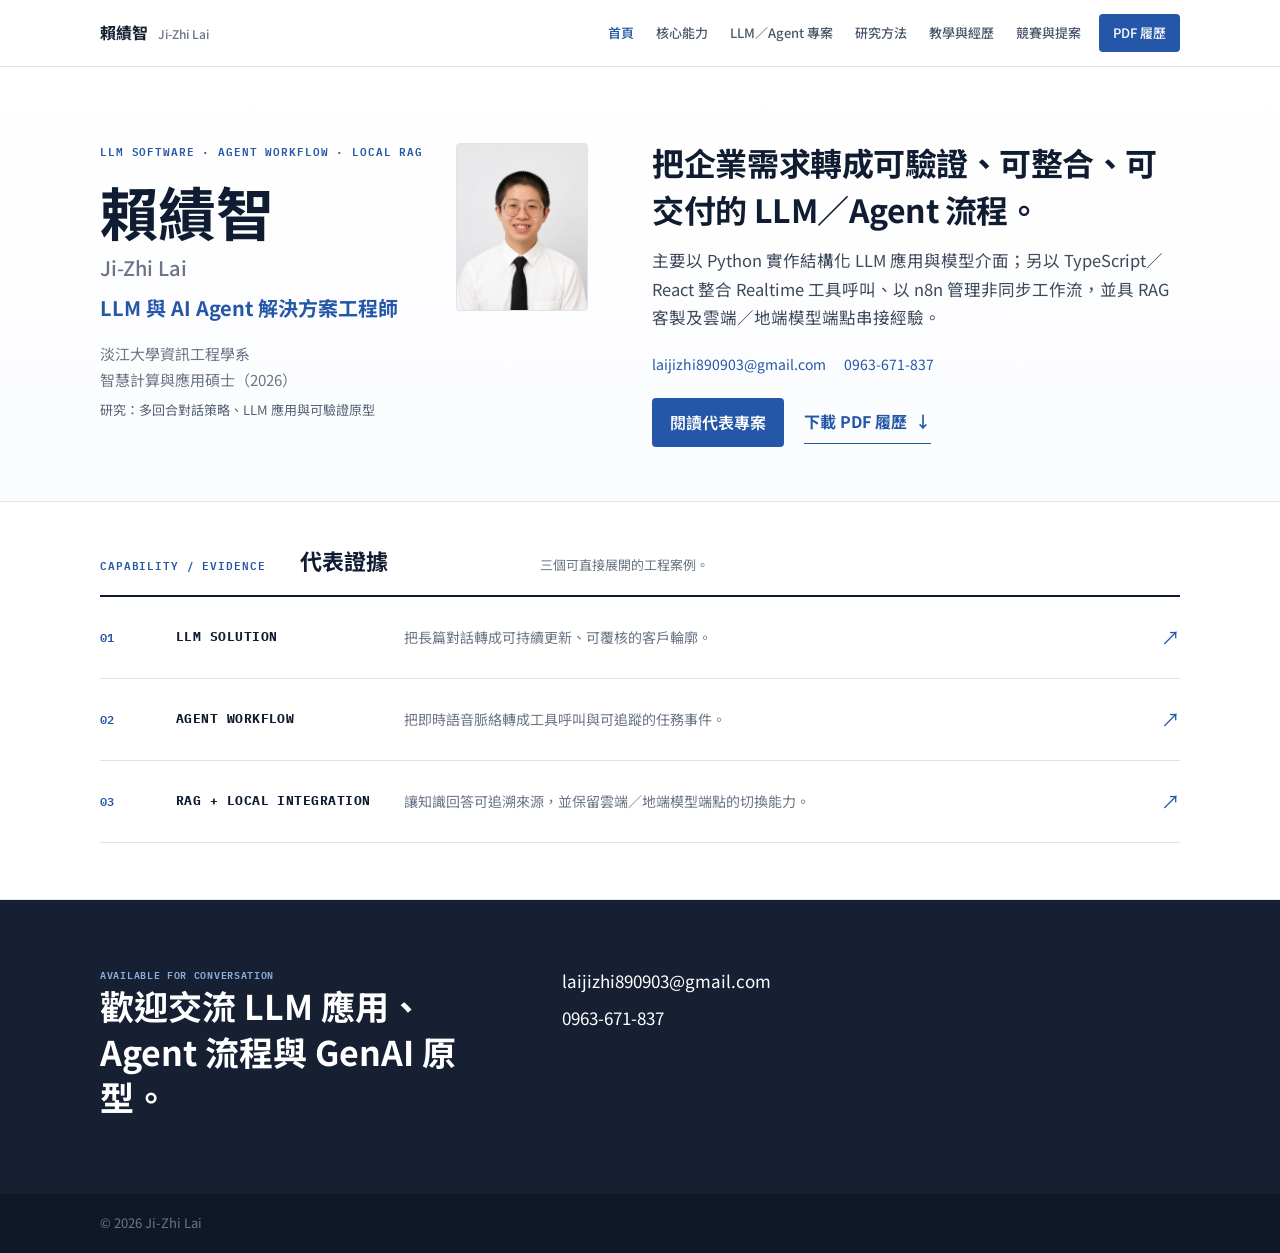
==== asus-rd22116/index.html @ 5a3a7626 "Add ASUS RD22116 tailored portfolio" ====
<!doctype html>
<html lang="zh-Hant-TW">
<head>
  <meta charset="utf-8">
  <meta name="viewport" content="width=device-width, initial-scale=1">
  <meta name="description" content="賴績智的 LLM 軟體解決方案、AI Agent 工具流程、GenAI 原型與 RAG 客製化作品集。">
  <meta name="theme-color" content="#ffffff">
  <link rel="icon" href="favicon.svg" type="image/svg+xml">
  <title>賴績智 Ji-Zhi Lai｜LLM 與 AI Agent 解決方案工程師</title>
  <link rel="preconnect" href="https://fonts.googleapis.com">
  <link rel="preconnect" href="https://fonts.gstatic.com" crossorigin>
  <link href="https://fonts.googleapis.com/css2?family=IBM+Plex+Mono:wght@500;600&family=Noto+Sans+TC:wght@400;500;600;700&display=swap" rel="stylesheet">
  <link rel="stylesheet" href="styles.css">
  <script src="script.js" defer></script>
</head>
<body id="top" data-page="home">
  <a class="skip-link" href="#main">跳至主要內容</a>
  <header class="site-header">
    <div class="container header-inner">
      <a class="brand" href="index.html">賴績智 <span>Ji-Zhi Lai</span></a>
      <button class="menu-toggle" type="button" aria-expanded="false" aria-controls="site-nav" aria-label="開啟導覽"><span></span><span></span><span></span></button>
      <nav id="site-nav" class="site-nav" aria-label="履歷分類">
        <a href="index.html" data-page="home" aria-current="page">首頁</a>
        <a href="skills.html" data-page="skills">核心能力</a>
        <a href="projects.html" data-page="projects">LLM／Agent 專案</a>
        <a href="thesis.html" data-page="thesis">研究方法</a>
        <a href="experience.html" data-page="experience">教學與經歷</a>
        <a href="competitions.html" data-page="competitions">競賽與提案</a>
        <a class="pdf-link" href="賴績智_履歷_LLM_AI_Agent.pdf" download>PDF 履歷</a>
      </nav>
    </div>
  </header>

  <main id="main">
    <section id="about" class="hero">
      <div class="container hero-grid">
        <div class="identity">
          <div class="identity-copy">
            <p class="eyebrow">LLM SOFTWARE · AGENT WORKFLOW · LOCAL RAG</p>
            <h1>賴績智 <span>Ji-Zhi Lai</span></h1>
            <p class="job-title">LLM 與 AI Agent 解決方案工程師</p>
            <p class="degree">淡江大學資訊工程學系<br>智慧計算與應用碩士（2026）<br><span>研究：多回合對話策略、LLM 應用與可驗證原型</span></p>
          </div>
          <img class="profile-photo" src="assets/profile-photo.png" alt="賴績智個人照" width="132" height="168">
        </div>

        <div class="hero-copy">
          <p class="value-statement">把企業需求轉成可驗證、可整合、可交付的 LLM／Agent 流程。</p>
          <p>主要以 Python 實作結構化 LLM 應用與模型介面；另以 TypeScript／React 整合 Realtime 工具呼叫、以 n8n 管理非同步工作流，並具 RAG 客製及雲端／地端模型端點串接經驗。</p>
          <div class="contact-list">
            <a href="mailto:laijizhi890903@gmail.com">laijizhi890903@gmail.com</a>
            <a href="tel:+886963671837">0963-671-837</a>
          </div>
          <div class="hero-actions">
            <a class="primary-button" href="projects.html">閱讀代表專案</a>
            <a class="text-button" href="賴績智_履歷_LLM_AI_Agent.pdf" download>下載 PDF 履歷 <span aria-hidden="true">↓</span></a>
          </div>
        </div>
      </div>
    </section>

    <section class="evidence-section" aria-labelledby="evidence-title">
      <div class="container">
        <div class="evidence-heading">
          <p>CAPABILITY / EVIDENCE</p>
          <h2 id="evidence-title">代表證據</h2>
          <span>三個可直接展開的工程案例。</span>
        </div>
        <div class="evidence-index">
          <a href="projects.html#persona" class="evidence-row">
            <span class="evidence-number">01</span>
            <strong>LLM SOLUTION</strong>
            <p>把長篇對話轉成可持續更新、可覆核的客戶輪廓。</p>
            <span class="evidence-arrow" aria-hidden="true">↗</span>
          </a>
          <a href="projects.html#meeting-agent" class="evidence-row">
            <span class="evidence-number">02</span>
            <strong>AGENT WORKFLOW</strong>
            <p>把即時語音脈絡轉成工具呼叫與可追蹤的任務事件。</p>
            <span class="evidence-arrow" aria-hidden="true">↗</span>
          </a>
          <a href="projects.html#lightrag" class="evidence-row">
            <span class="evidence-number">03</span>
            <strong>RAG + LOCAL INTEGRATION</strong>
            <p>讓知識回答可追溯來源，並保留雲端／地端模型端點的切換能力。</p>
            <span class="evidence-arrow" aria-hidden="true">↗</span>
          </a>
        </div>
      </div>
    </section>

    <section id="contact" class="section contact-section">
      <div class="container contact-grid">
        <div><p class="contact-kicker">AVAILABLE FOR CONVERSATION</p><h2>歡迎交流 LLM 應用、Agent 流程與 GenAI 原型。</h2></div>
        <div><a href="mailto:laijizhi890903@gmail.com">laijizhi890903@gmail.com</a><a href="tel:+886963671837">0963-671-837</a></div>
      </div>
    </section>
  </main>
  <footer class="site-footer"><div class="container">© 2026 Ji-Zhi Lai</div></footer>
</body>
</html>
---- asus-rd22116/styles.css ----
:root {
  --white: #fff;
  --soft: #f6f8fb;
  --text: #172033;
  --body: #3d495b;
  --muted: #6b7585;
  --blue: #2457a7;
  --blue-soft: #edf3fb;
  --line: #dfe4eb;
  --ink: #0f1c31;
  --mono: "IBM Plex Mono", "Cascadia Mono", Consolas, monospace;
  --container: 1080px;
  --header: 66px;
  --media-height: 240px;
}

* { box-sizing: border-box; }
html { scroll-behavior: smooth; scroll-padding-top: calc(var(--header) + 20px); }
body { margin: 0; color: var(--body); background: var(--white); font-family: "Noto Sans TC", "Microsoft JhengHei", sans-serif; font-size: 16px; line-height: 1.72; }
a { color: inherit; text-decoration: none; }
h1, h2, h3, h4, p, ul { margin-top: 0; }
h1, h2, h3, h4, strong { color: var(--ink); }
h1, h2, h3, h4 { line-height: 1.35; }
:focus-visible { outline: 3px solid var(--blue); outline-offset: 3px; }
.container { width: min(calc(100% - 40px), var(--container)); margin-inline: auto; }
.skip-link { position: fixed; top: 8px; left: 8px; z-index: 1000; transform: translateY(-150%); padding: 8px 12px; color: var(--white); background: var(--text); }
.skip-link:focus { transform: translateY(0); }

.site-header { position: sticky; top: 0; z-index: 100; border-bottom: 1px solid var(--line); background: rgba(255,255,255,.97); }
.header-inner { min-height: var(--header); display: flex; align-items: center; justify-content: space-between; gap: 24px; }
.brand { color: var(--text); font-weight: 700; white-space: nowrap; }
.brand span { margin-left: 6px; color: var(--muted); font-size: 12px; font-weight: 500; }
.site-nav { display: flex; align-items: center; gap: 2px; }
.site-nav a { padding: 8px 10px; color: #4c596c; font-size: 13px; font-weight: 500; }
.site-nav a:hover, .site-nav a[aria-current="page"] { color: var(--blue); }
.site-nav .pdf-link { margin-left: 6px; border-radius: 4px; padding-inline: 14px; color: var(--white); background: var(--blue); }
.menu-toggle { display: none; width: 42px; height: 42px; border: 1px solid var(--line); border-radius: 4px; background: var(--white); }
.menu-toggle span { width: 20px; height: 2px; display: block; margin: 4px auto; background: var(--text); }

.hero { padding: 76px 0 0; border-bottom: 1px solid var(--line); background: linear-gradient(180deg, #fff 0%, #fbfcfe 100%); }
.hero-grid { display: grid; grid-template-columns: 1fr 1.08fr; gap: 64px; align-items: start; padding-bottom: 54px; }
.identity { display: grid; grid-template-columns: minmax(0, 1fr) 132px; gap: 22px; align-items: start; }
.profile-photo { width: 132px; height: 168px; display: block; border: 1px solid var(--line); border-radius: 4px; object-fit: cover; object-position: center 24%; background: var(--soft); }
h1 { margin-bottom: 10px; font-size: clamp(38px, 6vw, 58px); }
h1 span { display: block; margin-top: 4px; color: var(--muted); font-size: 20px; font-weight: 500; }
.job-title { margin-bottom: 16px; color: var(--blue); font-size: 20px; font-weight: 700; }
.degree { margin: 0; color: var(--muted); font-size: 15px; }
.degree span { display: inline-block; margin-top: 7px; color: #536176; font-size: 13px; line-height: 1.6; }
.hero-copy > p { margin-bottom: 14px; font-size: 16.5px; }
.contact-list { display: flex; flex-wrap: wrap; gap: 6px 18px; margin: 20px 0; font-size: 14px; }
.contact-list a { color: var(--blue); }
.primary-button { display: inline-block; border-radius: 4px; padding: 11px 18px; color: var(--white); background: var(--blue); font-weight: 600; }
.page-hero { padding: 38px 0 24px; border-bottom: 1px solid var(--line); background: var(--soft); }
.page-hero p { margin-bottom: 4px; color: var(--blue); font-size: 13px; font-weight: 700; letter-spacing: .05em; }
.page-hero h1 { margin-bottom: 10px; font-size: clamp(32px, 5vw, 44px); }
.page-hero div > div { max-width: 760px; color: var(--muted); font-size: 15px; }
.home-directory { border-bottom: 1px solid var(--line); }
.page-link-grid { display: grid; grid-template-columns: repeat(5, 1fr); border-top: 1px solid var(--line); border-left: 1px solid var(--line); }
.page-link-grid a { min-width: 0; min-height: 178px; padding: 20px 18px; border-right: 1px solid var(--line); border-bottom: 1px solid var(--line); background: var(--white); transition: background-color .2s ease, transform .2s ease; }
.page-link-grid a:hover { background: var(--blue-soft); transform: translateY(-2px); }
.page-link-grid span { color: var(--blue); font-size: 12px; font-weight: 700; }
.page-link-grid h3 { margin: 9px 0 7px; font-size: 18px; }
.page-link-grid p { margin: 0; color: var(--muted); font-size: 13px; line-height: 1.6; }
.page-end { padding: 24px 0 30px; border-top: 1px solid var(--line); background: var(--soft); }
.back-to-top { min-height: 44px; width: fit-content; display: inline-flex; align-items: center; gap: 9px; border-bottom: 1px solid var(--blue); color: var(--blue); font-weight: 700; }
.back-to-top span { font-size: 18px; }
.section { padding: 66px 0; }
.section-muted { background: var(--soft); }
.section-title { display: grid; grid-template-columns: 42px 1fr; align-items: baseline; margin-bottom: 20px; padding-bottom: 12px; border-bottom: 2px solid var(--text); }
.section-title p { margin: 0; color: var(--blue); font-size: 13px; font-weight: 700; }
.section-title h2 { margin: 0; font-size: 27px; }

.skill-grid { display: grid; grid-template-columns: repeat(2, 1fr); border-top: 1px solid var(--line); border-left: 1px solid var(--line); }
.skill-grid article { padding: 20px 22px; border-right: 1px solid var(--line); border-bottom: 1px solid var(--line); }
.skill-grid h3 { margin-bottom: 6px; font-size: 17px; }
.skill-grid p { margin: 0; color: var(--muted); font-size: 14px; }
.tool-note { margin: 14px 0 0; font-size: 14px; }

.project-card { margin-bottom: 22px; border: 1px solid var(--line); background: var(--white); }
.project-card:last-child { margin-bottom: 0; }
.project-card header { display: flex; align-items: flex-start; justify-content: space-between; gap: 20px; padding: 24px 26px 0; }
.project-card header p, .kicker { margin-bottom: 3px; color: var(--blue); font-size: 12px; font-weight: 700; letter-spacing: .04em; }
.project-card h3 { margin-bottom: 0; font-size: 22px; }
.project-lead { margin: 12px 26px; }
.flow { margin: 0 26px 18px; padding: 10px 13px; border-left: 3px solid var(--blue); background: var(--blue-soft); font-size: 14px; }
.project-grid { display: grid; grid-template-columns: repeat(2, 1fr); border-top: 1px solid var(--line); }
.project-grid > div { padding: 15px 18px; border-right: 1px solid var(--line); border-bottom: 1px solid var(--line); }
.project-grid > div:nth-child(2n) { border-right: 0; }
.project-grid > .wide { grid-column: 1 / -1; border-right: 0; border-bottom: 0; }
.project-grid h4, .thesis-grid h4 { margin-bottom: 4px; color: var(--blue); font-size: 13px; }
.thesis-contributions { margin: 0; padding-left: 1.35em; }
.thesis-contributions li + li { margin-top: 7px; }
.project-grid p, .thesis-grid p { margin: 0; font-size: 14px; }
.graph-visual img { width: 100%; height: auto; max-height: 430px; object-fit: cover; }
.project-visual { margin: 0; padding: 20px 26px 24px; border-top: 1px solid var(--line); }
.project-visual img { width: min(100%, 760px); height: var(--media-height); display: block; margin-inline: auto; border: 1px solid var(--line); object-fit: contain; background: var(--white); }
.project-visual video { width: 100%; height: var(--media-height); display: block; margin-inline: auto; border: 1px solid var(--line); background: #0d1420; object-fit: contain; }
.project-visual figcaption { width: min(100%, 760px); margin: 7px auto 0; color: var(--muted); font-size: 12px; }
.project-media-grid { display: grid; gap: 18px; padding: 20px 26px 24px; border-top: 1px solid var(--line); background: #fbfcfe; }
.project-media-grid-two { grid-template-columns: minmax(180px, .58fr) minmax(0, 1fr); }
.project-media-grid .project-visual { padding: 0; border-top: 0; }
.project-media-grid .project-visual img,
.project-media-grid .project-visual video { width: 100%; height: var(--media-height); }
.project-media-grid .project-visual.portrait img { object-fit: contain; }
.project-media-grid figcaption { width: 100%; }

.thesis-card { border-left: 4px solid var(--blue); padding: 6px 0 4px 24px; }
.thesis-card h3 { margin-bottom: 4px; font-size: 24px; }
.english-title { margin-bottom: 18px; color: var(--muted); font-size: 13px; }
.thesis-grid { display: grid; grid-template-columns: repeat(2, 1fr); border-top: 1px solid var(--line); border-left: 1px solid var(--line); }
.thesis-grid > div { padding: 15px 17px; border-right: 1px solid var(--line); border-bottom: 1px solid var(--line); }
.thesis-figures { display: grid; grid-template-columns: repeat(2, 1fr); gap: 16px; margin-top: 18px; }
.thesis-figures figure { margin: 0; }
.thesis-figures img { width: 100%; height: var(--media-height); display: block; border: 1px solid var(--line); object-fit: contain; background: var(--white); }
.thesis-figures figcaption { margin-top: 7px; color: var(--muted); font-size: 12px; line-height: 1.55; }
.thesis-figures figcaption strong, .thesis-figures figcaption span { display: block; }
.thesis-figures figcaption strong { margin-bottom: 2px; color: var(--text); font-size: 13px; }

.compact-projects { display: grid; grid-template-columns: repeat(2, 1fr); gap: 18px; }
.compact-projects article { border: 1px solid var(--line); padding: 22px; background: var(--white); }
.compact-projects .full-width { grid-column: 1 / -1; }
.compact-projects h3 { margin-bottom: 10px; font-size: 20px; }
.compact-projects p { margin-bottom: 10px; font-size: 14px; }

.teaching-stories { display: grid; grid-template-columns: repeat(2, minmax(0, 1fr)); gap: 32px 24px; }
.teaching-story { min-width: 0; padding-top: 18px; border-top: 2px solid var(--blue); }
.teaching-story header { min-height: 118px; }
.teaching-story header span { color: var(--blue); font-size: 12px; font-weight: 700; }
.teaching-story h3 { margin: 4px 0 7px; font-size: 18px; }
.teaching-story header p { margin: 0; color: var(--muted); font-size: 14px; }
.photo-grid { display: grid; grid-template-columns: repeat(2, 1fr); gap: 10px; }
.photo-grid figure, .certificate-gallery figure { margin: 0; }
.photo-grid img { width: 100%; height: var(--media-height); display: block; border: 1px solid var(--line); object-fit: cover; background: var(--soft); }
.photo-grid figcaption, .certificate-gallery figcaption { margin-top: 6px; color: var(--muted); font-size: 12px; line-height: 1.5; }

.competition-groups { display: grid; grid-template-columns: 1.15fr .85fr; gap: 28px; }
.section-intro { max-width: 900px; margin: -6px 0 24px; color: var(--muted); }
.competition-groups h3 { margin-bottom: 10px; font-size: 17px; }
.competition-groups ul { margin: 0; padding: 0; list-style: none; border-top: 1px solid var(--line); }
.competition-groups li { padding: 13px 0; border-bottom: 1px solid var(--line); }
.competition-groups strong, .competition-groups span { display: block; }
.competition-groups strong { font-size: 14px; }
.competition-groups span { margin-top: 2px; color: var(--muted); font-size: 13px; }
.certificate-gallery { display: grid; grid-template-columns: repeat(4, 1fr); gap: 16px; margin-top: 28px; }
.certificate-gallery img { width: 100%; height: var(--media-height); display: block; border: 1px solid var(--line); object-fit: contain; background: var(--white); }

.contact-section { color: #dce6f4; background: var(--text); }
.contact-grid { display: grid; grid-template-columns: .8fr 1.2fr; gap: 50px; }
.contact-section h2 { margin-bottom: 8px; color: var(--white); }
.contact-section p { margin: 0; color: #aeb9ca; }
.contact-section a { display: block; width: fit-content; margin-bottom: 8px; color: var(--white); font-size: 17px; }
.site-footer { padding: 18px 0; color: var(--muted); background: #101827; font-size: 13px; }

/* Evidence-led portfolio layer */
.eyebrow,
.evidence-heading > p,
.contact-kicker,
.capability-grid article > span,
.tool-stack article > p,
.status-label,
.case-heading > span,
.console-top,
.conversation-snippet > p,
.persona-fields > p,
.rag-diagram { font-family: var(--mono); }

.eyebrow { margin-bottom: 12px; color: var(--blue); font-size: 11px; font-weight: 600; letter-spacing: .08em; line-height: 1.5; }
.value-statement { margin-top: -4px; color: var(--ink); font-size: clamp(24px, 3vw, 32px) !important; font-weight: 700; line-height: 1.46; letter-spacing: -.015em; }
.hero-actions { display: flex; flex-wrap: wrap; align-items: center; gap: 10px 20px; margin-top: 22px; }
.text-button { min-height: 44px; display: inline-flex; align-items: center; gap: 8px; border-bottom: 1px solid var(--blue); color: var(--blue); font-weight: 700; }

.evidence-section { padding: 44px 0 56px; border-bottom: 1px solid var(--line); background: var(--white); }
.evidence-heading { display: grid; grid-template-columns: 180px 220px 1fr; gap: 20px; align-items: baseline; margin-bottom: 18px; }
.evidence-heading > p { margin: 0; color: var(--blue); font-size: 11px; font-weight: 600; letter-spacing: .08em; }
.evidence-heading h2 { margin: 0; font-size: 22px; }
.evidence-heading > span { color: var(--muted); font-size: 13px; }
.evidence-index { border-top: 2px solid var(--ink); }
.evidence-row { display: grid; grid-template-columns: 58px 210px minmax(0, 1fr) 28px; gap: 18px; align-items: center; min-height: 82px; border-bottom: 1px solid var(--line); transition: background-color .2s ease, padding .2s ease; }
.evidence-row:hover { padding-inline: 10px; background: var(--blue-soft); }
.evidence-number { color: var(--blue); font-family: var(--mono); font-size: 12px; font-weight: 600; }
.evidence-row strong { font-family: var(--mono); font-size: 13px; letter-spacing: .035em; }
.evidence-row p { margin: 0; color: var(--muted); font-size: 14px; }
.evidence-arrow { color: var(--blue); font-size: 19px; text-align: right; }

.capability-grid article { min-height: 208px; padding: 25px 24px; }
.capability-grid article > span { display: block; margin-bottom: 18px; color: var(--blue); font-size: 11px; font-weight: 600; letter-spacing: .06em; }
.capability-grid h3 { font-size: 20px; }
.tool-stack { border-top: 1px solid var(--line); }
.tool-stack article { display: grid; grid-template-columns: 190px minmax(0, .9fr) minmax(260px, 1.1fr); gap: 24px; align-items: baseline; padding: 19px 0; border-bottom: 1px solid var(--line); }
.tool-stack article > p { margin: 0; color: var(--blue); font-size: 11px; font-weight: 600; letter-spacing: .05em; }
.tool-stack h3 { margin: 0; font-size: 17px; }
.tool-stack article > span { color: var(--muted); font-size: 13px; }

.featured-project { border-top: 3px solid var(--blue); }
.status-label { flex: 0 0 auto; border: 1px solid #b9cceb; border-radius: 3px; padding: 5px 8px; color: var(--blue); background: var(--blue-soft); font-size: 10px; font-weight: 600; letter-spacing: .055em; }
.synthetic-console { margin: 0; border-top: 1px solid var(--line); padding: 22px 26px 26px; background: #f4f7fb; }
.console-top { display: flex; justify-content: space-between; margin-bottom: 11px; color: var(--muted); font-size: 10px; letter-spacing: .05em; }
.console-top span:last-child { color: #1a7750; }
.console-body { display: grid; grid-template-columns: minmax(0, 1fr) 34px minmax(0, 1.15fr); gap: 16px; align-items: stretch; }
.conversation-snippet,
.persona-fields { border: 1px solid var(--line); padding: 17px; background: var(--white); }
.conversation-snippet > p,
.persona-fields > p { margin-bottom: 12px; color: var(--blue); font-size: 10px; letter-spacing: .04em; }
.conversation-snippet strong { display: block; margin-bottom: 16px; font-size: 16px; line-height: 1.7; }
.conversation-snippet > span { color: var(--muted); font-family: var(--mono); font-size: 10px; }
.console-arrow { display: grid; place-items: center; color: var(--blue); font-size: 22px; }
.persona-fields dl { display: grid; grid-template-columns: repeat(2, 1fr); gap: 8px; margin: 0; }
.persona-fields dl > div { padding-bottom: 8px; border-bottom: 1px solid var(--line); }
.persona-fields dt { color: var(--muted); font-family: var(--mono); font-size: 10px; }
.persona-fields dd { margin: 3px 0 0; color: var(--ink); font-size: 13px; font-weight: 600; }

.extended-evidence { display: grid; grid-template-columns: repeat(2, minmax(0, 1fr)); border-top: 1px solid var(--line); border-left: 1px solid var(--line); }
.evidence-case { min-width: 0; padding: 24px; border-right: 1px solid var(--line); border-bottom: 1px solid var(--line); }
.evidence-case.full-width { grid-column: 1 / -1; }
.case-heading > span { display: block; margin-bottom: 8px; color: var(--blue); font-size: 10px; font-weight: 600; letter-spacing: .055em; }
.case-heading h3 { margin-bottom: 12px; font-size: 20px; }
.evidence-case > p { font-size: 14px; }
.compact-tech { margin-top: 14px; color: var(--blue); font-family: var(--mono); font-size: 11px; line-height: 1.7; }
.workflow-case { padding-bottom: 0; }
.workflow-case .project-media-grid { margin: 20px -24px 0; }
.evidence-case ul { margin-bottom: 18px; padding-left: 1.25em; font-size: 13px; }
.evidence-case li + li { margin-top: 5px; }
.inline-link { display: inline-block; border-bottom: 1px solid var(--blue); color: var(--blue); font-weight: 700; }
.evidence-visual { margin: 18px 0 0; }
.evidence-visual img { width: 100%; display: block; border: 1px solid var(--line); background: #090b0f; }
.evidence-visual figcaption { margin-top: 7px; color: var(--muted); font-size: 11px; }
.rag-diagram { display: flex; flex-wrap: wrap; align-items: center; justify-content: space-between; gap: 7px; border: 1px solid var(--line); padding: 12px; background: var(--soft); color: var(--muted); font-size: 9px; }
.rag-diagram i { color: var(--blue); font-style: normal; }
.rag-diagram strong { color: var(--blue); font-size: 9px; }
.contact-kicker { color: #8eadde !important; font-size: 10px; font-weight: 600; letter-spacing: .07em; }
.contact-section h2 { max-width: 560px; font-size: clamp(24px, 3vw, 34px); }

@media (max-width: 900px) {
  .menu-toggle { display: block; }
  .site-nav { position: absolute; top: var(--header); right: 20px; left: 20px; display: none; flex-direction: column; align-items: stretch; border: 1px solid var(--line); padding: 10px; background: var(--white); box-shadow: 0 12px 30px rgba(23,32,51,.12); }
  .site-nav.open { display: flex; }
  .site-nav a { padding: 10px 12px; }
  .site-nav .pdf-link { margin-left: 0; text-align: center; }
  .hero-grid { grid-template-columns: 1fr; gap: 26px; }
  .page-link-grid { grid-template-columns: repeat(2, 1fr); }
  .certificate-gallery { grid-template-columns: repeat(2, 1fr); }
  .evidence-heading { grid-template-columns: 150px 190px 1fr; }
  .evidence-row { grid-template-columns: 48px 170px minmax(0, 1fr) 24px; gap: 12px; }
  .tool-stack article { grid-template-columns: 150px 1fr; }
  .tool-stack article > span { grid-column: 2; }
}

@media (max-width: 680px) {
  body { font-size: 15.5px; line-height: 1.65; }
  .container { width: min(calc(100% - 28px), var(--container)); }
  .hero { padding-top: 36px; }
  .hero-grid { gap: 18px; padding-bottom: 28px; }
  .identity { grid-template-columns: minmax(0, 1fr) 112px; gap: 18px; }
  .profile-photo { width: 112px; height: 142px; }
  .section { padding: 50px 0; }
  .page-hero { padding: 28px 0 18px; }
  .skill-grid, .project-grid, .thesis-grid, .thesis-figures, .compact-projects, .teaching-stories, .competition-groups, .contact-grid, .certificate-gallery { grid-template-columns: 1fr; }
  .project-card header { padding: 21px 19px 0; }
  .project-lead, .flow { margin-inline: 19px; }
  .flow { line-height: 1.7; }
  .project-grid > div, .project-grid > div:nth-child(2n) { border-right: 0; }
  .thesis-card { padding-left: 16px; }
  .thesis-card h3 { font-size: 21px; }
  .photo-grid { grid-template-columns: 1fr 1fr; }
  .project-visual { padding-inline: 19px; }
  .project-media-grid { grid-template-columns: 1fr; padding: 18px 19px 20px; }
  .project-media-grid .project-visual img,
  .project-media-grid .project-visual video { height: 220px; }
  .teaching-story header { min-height: 0; }
  .project-visual img, .project-visual video, .thesis-figures img, .photo-grid img, .certificate-gallery img { height: 220px; }
  .evidence-heading { grid-template-columns: 1fr; gap: 5px; }
  .evidence-row { grid-template-columns: 36px minmax(0, 1fr) 22px; gap: 10px; padding: 15px 0; }
  .evidence-row strong { grid-column: 2; }
  .evidence-row p { grid-column: 2; }
  .evidence-arrow { grid-column: 3; grid-row: 1 / 3; }
  .tool-stack article { grid-template-columns: 1fr; gap: 5px; }
  .tool-stack article > span { grid-column: 1; }
  .project-card header { flex-direction: column; gap: 10px; }
  .console-body { grid-template-columns: 1fr; }
  .console-arrow { transform: rotate(90deg); }
  .extended-evidence { grid-template-columns: 1fr; }
  .evidence-case.full-width { grid-column: auto; }
}

@media (max-width: 430px) {
  .identity { grid-template-columns: minmax(0, 1fr) 92px; gap: 14px; }
  .profile-photo { width: 92px; height: 118px; }
  .photo-grid { grid-template-columns: 1fr; }
  .page-link-grid { grid-template-columns: 1fr; }
}

@media (prefers-reduced-motion: reduce) { html { scroll-behavior: auto; } }
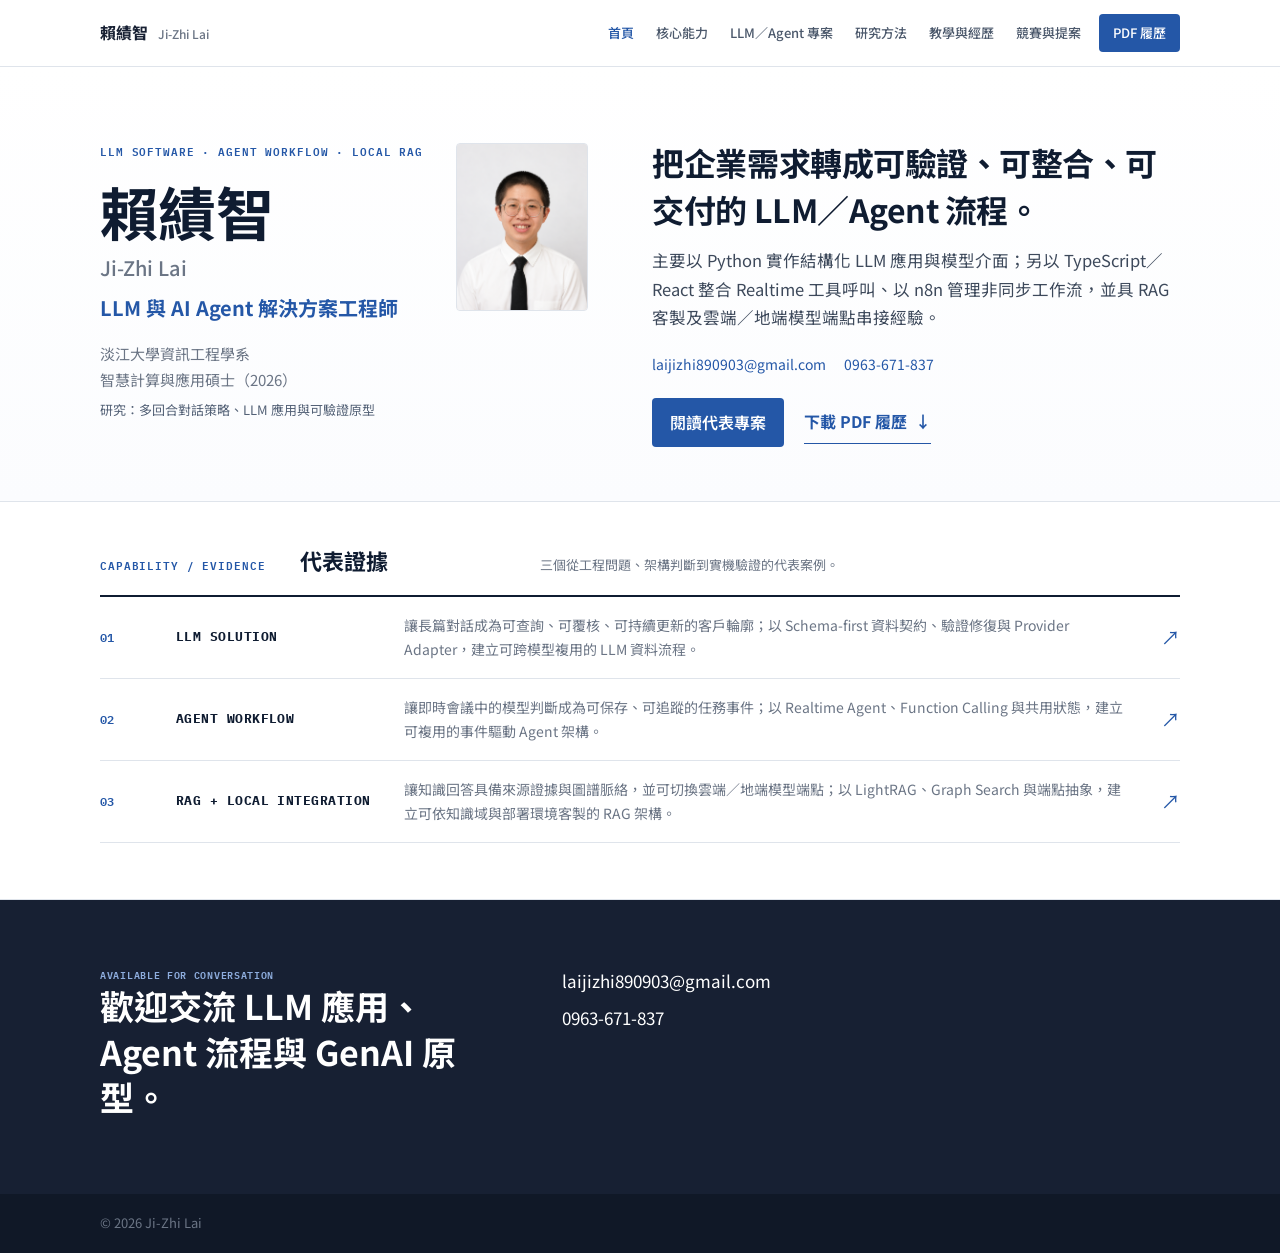
==== commit 799aca74: "Elevate evidence narratives and remove frontend category" ====
--- a/asus-rd22116/index.html
+++ b/asus-rd22116/index.html
@@ -64,25 +64,25 @@
         <div class="evidence-heading">
           <p>CAPABILITY / EVIDENCE</p>
           <h2 id="evidence-title">代表證據</h2>
-          <span>三個可直接展開的工程案例。</span>
+          <span>三個從工程問題、架構判斷到實機驗證的代表案例。</span>
         </div>
         <div class="evidence-index">
           <a href="projects.html#persona" class="evidence-row">
             <span class="evidence-number">01</span>
             <strong>LLM SOLUTION</strong>
-            <p>把長篇對話轉成可持續更新、可覆核的客戶輪廓。</p>
+            <p>讓長篇對話成為可查詢、可覆核、可持續更新的客戶輪廓；以 Schema-first 資料契約、驗證修復與 Provider Adapter，建立可跨模型複用的 LLM 資料流程。</p>
             <span class="evidence-arrow" aria-hidden="true">↗</span>
           </a>
           <a href="projects.html#meeting-agent" class="evidence-row">
             <span class="evidence-number">02</span>
             <strong>AGENT WORKFLOW</strong>
-            <p>把即時語音脈絡轉成工具呼叫與可追蹤的任務事件。</p>
+            <p>讓即時會議中的模型判斷成為可保存、可追蹤的任務事件；以 Realtime Agent、Function Calling 與共用狀態，建立可複用的事件驅動 Agent 架構。</p>
             <span class="evidence-arrow" aria-hidden="true">↗</span>
           </a>
           <a href="projects.html#lightrag" class="evidence-row">
             <span class="evidence-number">03</span>
             <strong>RAG + LOCAL INTEGRATION</strong>
-            <p>讓知識回答可追溯來源，並保留雲端／地端模型端點的切換能力。</p>
+            <p>讓知識回答具備來源證據與圖譜脈絡，並可切換雲端／地端模型端點；以 LightRAG、Graph Search 與端點抽象，建立可依知識域與部署環境客製的 RAG 架構。</p>
             <span class="evidence-arrow" aria-hidden="true">↗</span>
           </a>
         </div>
--- a/asus-rd22116/styles.css
+++ b/asus-rd22116/styles.css
@@ -185,11 +185,16 @@
 .capability-grid article { min-height: 208px; padding: 25px 24px; }
 .capability-grid article > span { display: block; margin-bottom: 18px; color: var(--blue); font-size: 11px; font-weight: 600; letter-spacing: .06em; }
 .capability-grid h3 { font-size: 20px; }
-.tool-stack { border-top: 1px solid var(--line); }
-.tool-stack article { display: grid; grid-template-columns: 190px minmax(0, .9fr) minmax(260px, 1.1fr); gap: 24px; align-items: baseline; padding: 19px 0; border-bottom: 1px solid var(--line); }
+.tool-stack { display: grid; grid-template-columns: repeat(2, minmax(0, 1fr)); gap: 14px; }
+.tool-stack article { display: flex; flex-direction: column; gap: 10px; min-height: 306px; padding: 24px; border: 1px solid var(--line); background: var(--white); }
+.tool-stack article:last-child:nth-child(odd) { grid-column: 1 / -1; min-height: 230px; }
 .tool-stack article > p { margin: 0; color: var(--blue); font-size: 11px; font-weight: 600; letter-spacing: .05em; }
-.tool-stack h3 { margin: 0; font-size: 17px; }
-.tool-stack article > span { color: var(--muted); font-size: 13px; }
+.tool-stack h3 { margin: 0; font-size: 19px; }
+.stack-groups { margin-top: 5px; border-top: 1px solid var(--line); }
+.stack-groups > div { display: grid; grid-template-columns: 112px minmax(0, 1fr); gap: 12px; padding: 9px 0; border-bottom: 1px solid var(--line); }
+.stack-groups > div:last-child { border-bottom: 0; }
+.stack-groups strong { color: var(--blue); font-family: var(--mono); font-size: 9.5px; line-height: 1.6; letter-spacing: .035em; }
+.stack-groups span { color: var(--muted); font-family: var(--mono); font-size: 11.5px; line-height: 1.6; }
 
 .featured-project { border-top: 3px solid var(--blue); }
 .status-label { flex: 0 0 auto; border: 1px solid #b9cceb; border-radius: 3px; padding: 5px 8px; color: var(--blue); background: var(--blue-soft); font-size: 10px; font-weight: 600; letter-spacing: .055em; }
@@ -241,8 +246,6 @@
   .certificate-gallery { grid-template-columns: repeat(2, 1fr); }
   .evidence-heading { grid-template-columns: 150px 190px 1fr; }
   .evidence-row { grid-template-columns: 48px 170px minmax(0, 1fr) 24px; gap: 12px; }
-  .tool-stack article { grid-template-columns: 150px 1fr; }
-  .tool-stack article > span { grid-column: 2; }
 }
 
 @media (max-width: 680px) {
@@ -273,8 +276,10 @@
   .evidence-row strong { grid-column: 2; }
   .evidence-row p { grid-column: 2; }
   .evidence-arrow { grid-column: 3; grid-row: 1 / 3; }
-  .tool-stack article { grid-template-columns: 1fr; gap: 5px; }
-  .tool-stack article > span { grid-column: 1; }
+  .tool-stack { grid-template-columns: 1fr; }
+  .tool-stack article:last-child:nth-child(odd) { grid-column: auto; min-height: 0; }
+  .tool-stack article { min-height: 0; gap: 8px; padding: 20px; }
+  .stack-groups > div { grid-template-columns: 1fr; gap: 2px; padding: 8px 0; }
   .project-card header { flex-direction: column; gap: 10px; }
   .console-body { grid-template-columns: 1fr; }
   .console-arrow { transform: rotate(90deg); }
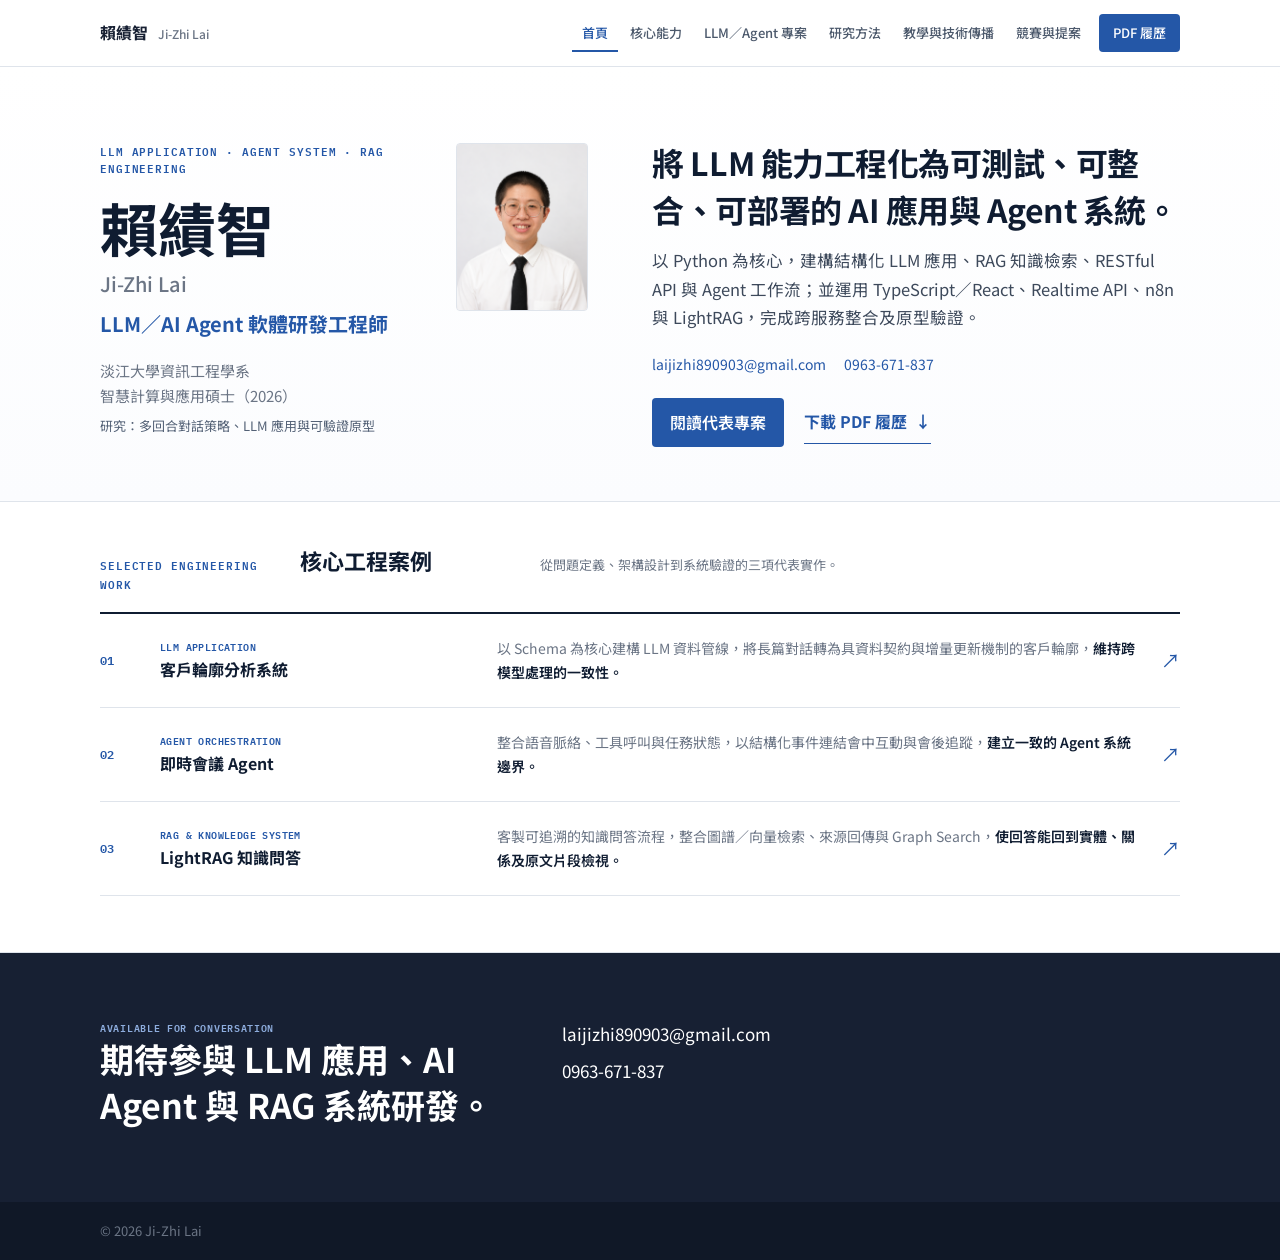
==== commit 4948b87c: "Refine AI engineering narrative and taxonomy" ====
--- a/asus-rd22116/index.html
+++ b/asus-rd22116/index.html
@@ -3,10 +3,10 @@
 <head>
   <meta charset="utf-8">
   <meta name="viewport" content="width=device-width, initial-scale=1">
-  <meta name="description" content="賴績智的 LLM 軟體解決方案、AI Agent 工具流程、GenAI 原型與 RAG 客製化作品集。">
+  <meta name="description" content="賴績智的 LLM 軟體解決方案、AI Agent 工作流、RAG 系統與 GenAI 原型驗證作品集。">
   <meta name="theme-color" content="#ffffff">
   <link rel="icon" href="favicon.svg" type="image/svg+xml">
-  <title>賴績智 Ji-Zhi Lai｜LLM 與 AI Agent 解決方案工程師</title>
+  <title>賴績智 Ji-Zhi Lai｜LLM／AI Agent 軟體研發工程師</title>
   <link rel="preconnect" href="https://fonts.googleapis.com">
   <link rel="preconnect" href="https://fonts.gstatic.com" crossorigin>
   <link href="https://fonts.googleapis.com/css2?family=IBM+Plex+Mono:wght@500;600&family=Noto+Sans+TC:wght@400;500;600;700&display=swap" rel="stylesheet">
@@ -24,7 +24,7 @@
         <a href="skills.html" data-page="skills">核心能力</a>
         <a href="projects.html" data-page="projects">LLM／Agent 專案</a>
         <a href="thesis.html" data-page="thesis">研究方法</a>
-        <a href="experience.html" data-page="experience">教學與經歷</a>
+        <a href="experience.html" data-page="experience">教學與技術傳播</a>
         <a href="competitions.html" data-page="competitions">競賽與提案</a>
         <a class="pdf-link" href="賴績智_履歷_LLM_AI_Agent.pdf" download>PDF 履歷</a>
       </nav>
@@ -36,17 +36,17 @@
       <div class="container hero-grid">
         <div class="identity">
           <div class="identity-copy">
-            <p class="eyebrow">LLM SOFTWARE · AGENT WORKFLOW · LOCAL RAG</p>
+            <p class="eyebrow">LLM APPLICATION · AGENT SYSTEM · RAG ENGINEERING</p>
             <h1>賴績智 <span>Ji-Zhi Lai</span></h1>
-            <p class="job-title">LLM 與 AI Agent 解決方案工程師</p>
+            <p class="job-title">LLM／AI Agent 軟體研發工程師</p>
             <p class="degree">淡江大學資訊工程學系<br>智慧計算與應用碩士（2026）<br><span>研究：多回合對話策略、LLM 應用與可驗證原型</span></p>
           </div>
           <img class="profile-photo" src="assets/profile-photo.png" alt="賴績智個人照" width="132" height="168">
         </div>
 
         <div class="hero-copy">
-          <p class="value-statement">把企業需求轉成可驗證、可整合、可交付的 LLM／Agent 流程。</p>
-          <p>主要以 Python 實作結構化 LLM 應用與模型介面；另以 TypeScript／React 整合 Realtime 工具呼叫、以 n8n 管理非同步工作流，並具 RAG 客製及雲端／地端模型端點串接經驗。</p>
+          <p class="value-statement">將 LLM 能力工程化為可測試、可整合、可部署的 AI 應用與 Agent 系統。</p>
+          <p>以 Python 為核心，建構結構化 LLM 應用、RAG 知識檢索、RESTful API 與 Agent 工作流；並運用 TypeScript／React、Realtime API、n8n 與 LightRAG，完成跨服務整合及原型驗證。</p>
           <div class="contact-list">
             <a href="mailto:laijizhi890903@gmail.com">laijizhi890903@gmail.com</a>
             <a href="tel:+886963671837">0963-671-837</a>
@@ -62,27 +62,27 @@
     <section class="evidence-section" aria-labelledby="evidence-title">
       <div class="container">
         <div class="evidence-heading">
-          <p>CAPABILITY / EVIDENCE</p>
-          <h2 id="evidence-title">代表證據</h2>
-          <span>三個從工程問題、架構判斷到實機驗證的代表案例。</span>
+          <p>SELECTED ENGINEERING WORK</p>
+          <h2 id="evidence-title">核心工程案例</h2>
+          <span>從問題定義、架構設計到系統驗證的三項代表實作。</span>
         </div>
         <div class="evidence-index">
           <a href="projects.html#persona" class="evidence-row">
             <span class="evidence-number">01</span>
-            <strong>LLM SOLUTION</strong>
-            <p>讓長篇對話成為可查詢、可覆核、可持續更新的客戶輪廓；以 Schema-first 資料契約、驗證修復與 Provider Adapter，建立可跨模型複用的 LLM 資料流程。</p>
+            <div class="evidence-title"><span>LLM APPLICATION</span><strong>客戶輪廓分析系統</strong></div>
+            <p>以 Schema 為核心建構 LLM 資料管線，將長篇對話轉為具資料契約與增量更新機制的客戶輪廓，<b>維持跨模型處理的一致性。</b></p>
             <span class="evidence-arrow" aria-hidden="true">↗</span>
           </a>
           <a href="projects.html#meeting-agent" class="evidence-row">
             <span class="evidence-number">02</span>
-            <strong>AGENT WORKFLOW</strong>
-            <p>讓即時會議中的模型判斷成為可保存、可追蹤的任務事件；以 Realtime Agent、Function Calling 與共用狀態，建立可複用的事件驅動 Agent 架構。</p>
+            <div class="evidence-title"><span>AGENT ORCHESTRATION</span><strong>即時會議 Agent</strong></div>
+            <p>整合語音脈絡、工具呼叫與任務狀態，以結構化事件連結會中互動與會後追蹤，<b>建立一致的 Agent 系統邊界。</b></p>
             <span class="evidence-arrow" aria-hidden="true">↗</span>
           </a>
           <a href="projects.html#lightrag" class="evidence-row">
             <span class="evidence-number">03</span>
-            <strong>RAG + LOCAL INTEGRATION</strong>
-            <p>讓知識回答具備來源證據與圖譜脈絡，並可切換雲端／地端模型端點；以 LightRAG、Graph Search 與端點抽象，建立可依知識域與部署環境客製的 RAG 架構。</p>
+            <div class="evidence-title"><span>RAG &amp; KNOWLEDGE SYSTEM</span><strong>LightRAG 知識問答</strong></div>
+            <p>客製可追溯的知識問答流程，整合圖譜／向量檢索、來源回傳與 Graph Search，<b>使回答能回到實體、關係及原文片段檢視。</b></p>
             <span class="evidence-arrow" aria-hidden="true">↗</span>
           </a>
         </div>
@@ -91,7 +91,7 @@
 
     <section id="contact" class="section contact-section">
       <div class="container contact-grid">
-        <div><p class="contact-kicker">AVAILABLE FOR CONVERSATION</p><h2>歡迎交流 LLM 應用、Agent 流程與 GenAI 原型。</h2></div>
+        <div><p class="contact-kicker">AVAILABLE FOR CONVERSATION</p><h2>期待參與 LLM 應用、AI Agent 與 RAG 系統研發。</h2></div>
         <div><a href="mailto:laijizhi890903@gmail.com">laijizhi890903@gmail.com</a><a href="tel:+886963671837">0963-671-837</a></div>
       </div>
     </section>
--- a/asus-rd22116/styles.css
+++ b/asus-rd22116/styles.css
@@ -33,6 +33,7 @@
 .site-nav { display: flex; align-items: center; gap: 2px; }
 .site-nav a { padding: 8px 10px; color: #4c596c; font-size: 13px; font-weight: 500; }
 .site-nav a:hover, .site-nav a[aria-current="page"] { color: var(--blue); }
+.site-nav a[aria-current="page"] { box-shadow: inset 0 -2px var(--blue); }
 .site-nav .pdf-link { margin-left: 6px; border-radius: 4px; padding-inline: 14px; color: var(--white); background: var(--blue); }
 .menu-toggle { display: none; width: 42px; height: 42px; border: 1px solid var(--line); border-radius: 4px; background: var(--white); }
 .menu-toggle span { width: 20px; height: 2px; display: block; margin: 4px auto; background: var(--text); }
@@ -93,7 +94,7 @@
 .project-grid p, .thesis-grid p { margin: 0; font-size: 14px; }
 .graph-visual img { width: 100%; height: auto; max-height: 430px; object-fit: cover; }
 .project-visual { margin: 0; padding: 20px 26px 24px; border-top: 1px solid var(--line); }
-.project-visual img { width: min(100%, 760px); height: var(--media-height); display: block; margin-inline: auto; border: 1px solid var(--line); object-fit: contain; background: var(--white); }
+.project-visual img { width: min(100%, 760px); height: clamp(280px, 32vw, 360px); display: block; margin-inline: auto; border: 1px solid var(--line); object-fit: contain; background: var(--white); }
 .project-visual video { width: 100%; height: var(--media-height); display: block; margin-inline: auto; border: 1px solid var(--line); background: #0d1420; object-fit: contain; }
 .project-visual figcaption { width: min(100%, 760px); margin: 7px auto 0; color: var(--muted); font-size: 12px; }
 .project-media-grid { display: grid; gap: 18px; padding: 20px 26px 24px; border-top: 1px solid var(--line); background: #fbfcfe; }
@@ -142,7 +143,8 @@
 .competition-groups strong { font-size: 14px; }
 .competition-groups span { margin-top: 2px; color: var(--muted); font-size: 13px; }
 .certificate-gallery { display: grid; grid-template-columns: repeat(4, 1fr); gap: 16px; margin-top: 28px; }
-.certificate-gallery img { width: 100%; height: var(--media-height); display: block; border: 1px solid var(--line); object-fit: contain; background: var(--white); }
+.certificate-heading { margin: 30px 0 -12px; font-size: 16px; }
+.certificate-gallery img { width: 100%; height: 170px; display: block; border: 1px solid var(--line); object-fit: contain; background: var(--white); }
 
 .contact-section { color: #dce6f4; background: var(--text); }
 .contact-grid { display: grid; grid-template-columns: .8fr 1.2fr; gap: 50px; }
@@ -175,26 +177,35 @@
 .evidence-heading h2 { margin: 0; font-size: 22px; }
 .evidence-heading > span { color: var(--muted); font-size: 13px; }
 .evidence-index { border-top: 2px solid var(--ink); }
-.evidence-row { display: grid; grid-template-columns: 58px 210px minmax(0, 1fr) 28px; gap: 18px; align-items: center; min-height: 82px; border-bottom: 1px solid var(--line); transition: background-color .2s ease, padding .2s ease; }
-.evidence-row:hover { padding-inline: 10px; background: var(--blue-soft); }
+.evidence-row { display: grid; grid-template-columns: 42px minmax(210px, .72fr) minmax(0, 1.45fr) 24px; gap: 18px; align-items: center; min-height: 94px; border-bottom: 1px solid var(--line); transition: background-color .2s ease; }
+.evidence-row:hover { background: var(--blue-soft); }
 .evidence-number { color: var(--blue); font-family: var(--mono); font-size: 12px; font-weight: 600; }
-.evidence-row strong { font-family: var(--mono); font-size: 13px; letter-spacing: .035em; }
+.evidence-title span { display: block; color: var(--blue); font-family: var(--mono); font-size: 10px; font-weight: 600; letter-spacing: .04em; line-height: 1.4; }
+.evidence-title strong { display: block; margin-top: 5px; font-size: 16px; line-height: 1.45; }
 .evidence-row p { margin: 0; color: var(--muted); font-size: 14px; }
+.evidence-row p b { color: var(--ink); font-weight: 600; }
 .evidence-arrow { color: var(--blue); font-size: 19px; text-align: right; }
-
-.capability-grid article { min-height: 208px; padding: 25px 24px; }
+.evidence-row:hover .evidence-arrow { transform: translateX(4px); }
+
+.capability-grid { gap: 16px; border: 0; }
+.capability-grid article { min-height: 208px; padding: 22px 4px 20px; border: 0; border-top: 4px solid var(--blue); }
 .capability-grid article > span { display: block; margin-bottom: 18px; color: var(--blue); font-size: 11px; font-weight: 600; letter-spacing: .06em; }
 .capability-grid h3 { font-size: 20px; }
 .tool-stack { display: grid; grid-template-columns: repeat(2, minmax(0, 1fr)); gap: 14px; }
-.tool-stack article { display: flex; flex-direction: column; gap: 10px; min-height: 306px; padding: 24px; border: 1px solid var(--line); background: var(--white); }
-.tool-stack article:last-child:nth-child(odd) { grid-column: 1 / -1; min-height: 230px; }
+.tool-stack article { display: flex; flex-direction: column; gap: 10px; min-height: 0; padding: 24px; border: 1px solid var(--line); background: var(--white); }
+.tool-stack article:last-child:nth-child(odd) { grid-column: 1 / -1; min-height: 0; }
 .tool-stack article > p { margin: 0; color: var(--blue); font-size: 11px; font-weight: 600; letter-spacing: .05em; }
 .tool-stack h3 { margin: 0; font-size: 19px; }
 .stack-groups { margin-top: 5px; border-top: 1px solid var(--line); }
 .stack-groups > div { display: grid; grid-template-columns: 112px minmax(0, 1fr); gap: 12px; padding: 9px 0; border-bottom: 1px solid var(--line); }
 .stack-groups > div:last-child { border-bottom: 0; }
-.stack-groups strong { color: var(--blue); font-family: var(--mono); font-size: 9.5px; line-height: 1.6; letter-spacing: .035em; }
+.stack-groups strong { color: var(--blue); font-size: 11.5px; font-weight: 700; line-height: 1.6; }
 .stack-groups span { color: var(--muted); font-family: var(--mono); font-size: 11.5px; line-height: 1.6; }
+
+@media (min-width: 681px) {
+  .tool-stack article:last-child:nth-child(odd) .stack-groups { display: grid; grid-template-columns: repeat(3, minmax(0, 1fr)); column-gap: 24px; }
+  .tool-stack article:last-child:nth-child(odd) .stack-groups > div { grid-template-columns: 1fr; align-content: start; }
+}
 
 .featured-project { border-top: 3px solid var(--blue); }
 .status-label { flex: 0 0 auto; border: 1px solid #b9cceb; border-radius: 3px; padding: 5px 8px; color: var(--blue); background: var(--blue-soft); font-size: 10px; font-weight: 600; letter-spacing: .055em; }
@@ -255,7 +266,7 @@
   .hero-grid { gap: 18px; padding-bottom: 28px; }
   .identity { grid-template-columns: minmax(0, 1fr) 112px; gap: 18px; }
   .profile-photo { width: 112px; height: 142px; }
-  .section { padding: 50px 0; }
+  .section { padding: 42px 0; }
   .page-hero { padding: 28px 0 18px; }
   .skill-grid, .project-grid, .thesis-grid, .thesis-figures, .compact-projects, .teaching-stories, .competition-groups, .contact-grid, .certificate-gallery { grid-template-columns: 1fr; }
   .project-card header { padding: 21px 19px 0; }
@@ -270,10 +281,12 @@
   .project-media-grid .project-visual img,
   .project-media-grid .project-visual video { height: 220px; }
   .teaching-story header { min-height: 0; }
-  .project-visual img, .project-visual video, .thesis-figures img, .photo-grid img, .certificate-gallery img { height: 220px; }
+  .project-visual img, .project-visual video, .thesis-figures img { height: 220px; }
+  .photo-grid img { height: 200px; }
+  .certificate-gallery img { height: 170px; }
   .evidence-heading { grid-template-columns: 1fr; gap: 5px; }
   .evidence-row { grid-template-columns: 36px minmax(0, 1fr) 22px; gap: 10px; padding: 15px 0; }
-  .evidence-row strong { grid-column: 2; }
+  .evidence-title { grid-column: 2; }
   .evidence-row p { grid-column: 2; }
   .evidence-arrow { grid-column: 3; grid-row: 1 / 3; }
   .tool-stack { grid-template-columns: 1fr; }
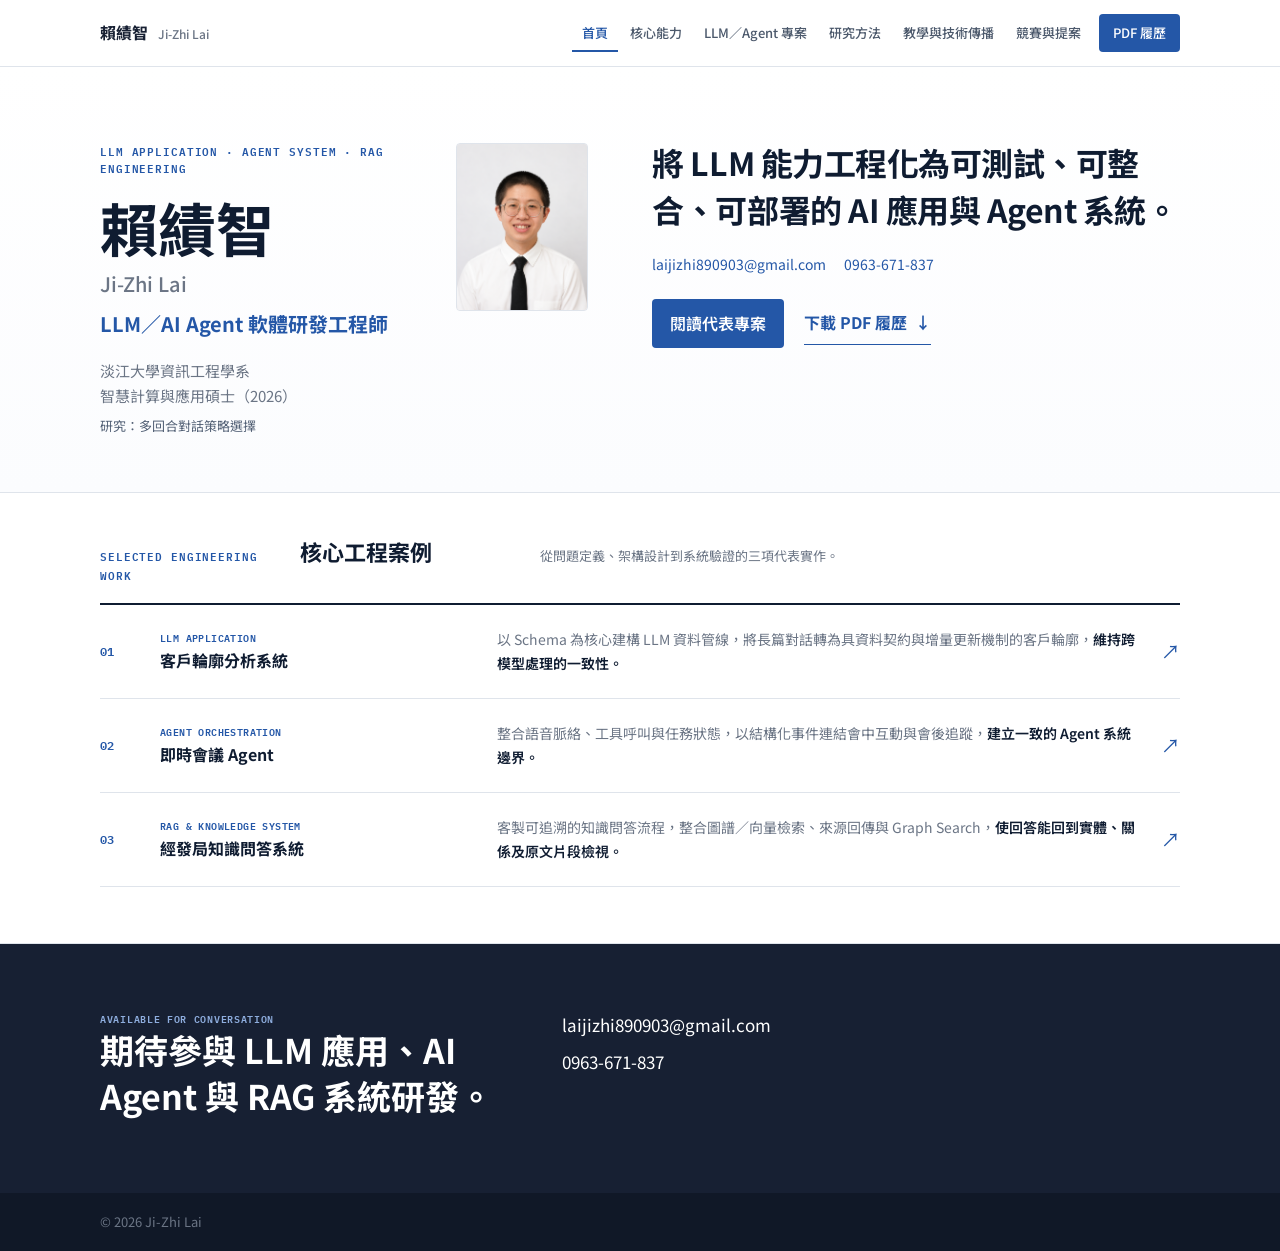
==== commit 0569101d: "Focus homepage and trim AI toolbox" ====
--- a/asus-rd22116/index.html
+++ b/asus-rd22116/index.html
@@ -39,14 +39,13 @@
             <p class="eyebrow">LLM APPLICATION · AGENT SYSTEM · RAG ENGINEERING</p>
             <h1>賴績智 <span>Ji-Zhi Lai</span></h1>
             <p class="job-title">LLM／AI Agent 軟體研發工程師</p>
-            <p class="degree">淡江大學資訊工程學系<br>智慧計算與應用碩士（2026）<br><span>研究：多回合對話策略、LLM 應用與可驗證原型</span></p>
+            <p class="degree">淡江大學資訊工程學系<br>智慧計算與應用碩士（2026）<br><span>研究：多回合對話策略選擇</span></p>
           </div>
           <img class="profile-photo" src="assets/profile-photo.png" alt="賴績智個人照" width="132" height="168">
         </div>
 
         <div class="hero-copy">
           <p class="value-statement">將 LLM 能力工程化為可測試、可整合、可部署的 AI 應用與 Agent 系統。</p>
-          <p>以 Python 為核心，建構結構化 LLM 應用、RAG 知識檢索、RESTful API 與 Agent 工作流；並運用 TypeScript／React、Realtime API、n8n 與 LightRAG，完成跨服務整合及原型驗證。</p>
           <div class="contact-list">
             <a href="mailto:laijizhi890903@gmail.com">laijizhi890903@gmail.com</a>
             <a href="tel:+886963671837">0963-671-837</a>
@@ -81,7 +80,7 @@
           </a>
           <a href="projects.html#lightrag" class="evidence-row">
             <span class="evidence-number">03</span>
-            <div class="evidence-title"><span>RAG &amp; KNOWLEDGE SYSTEM</span><strong>LightRAG 知識問答</strong></div>
+            <div class="evidence-title"><span>RAG &amp; KNOWLEDGE SYSTEM</span><strong>經發局知識問答系統</strong></div>
             <p>客製可追溯的知識問答流程，整合圖譜／向量檢索、來源回傳與 Graph Search，<b>使回答能回到實體、關係及原文片段檢視。</b></p>
             <span class="evidence-arrow" aria-hidden="true">↗</span>
           </a>
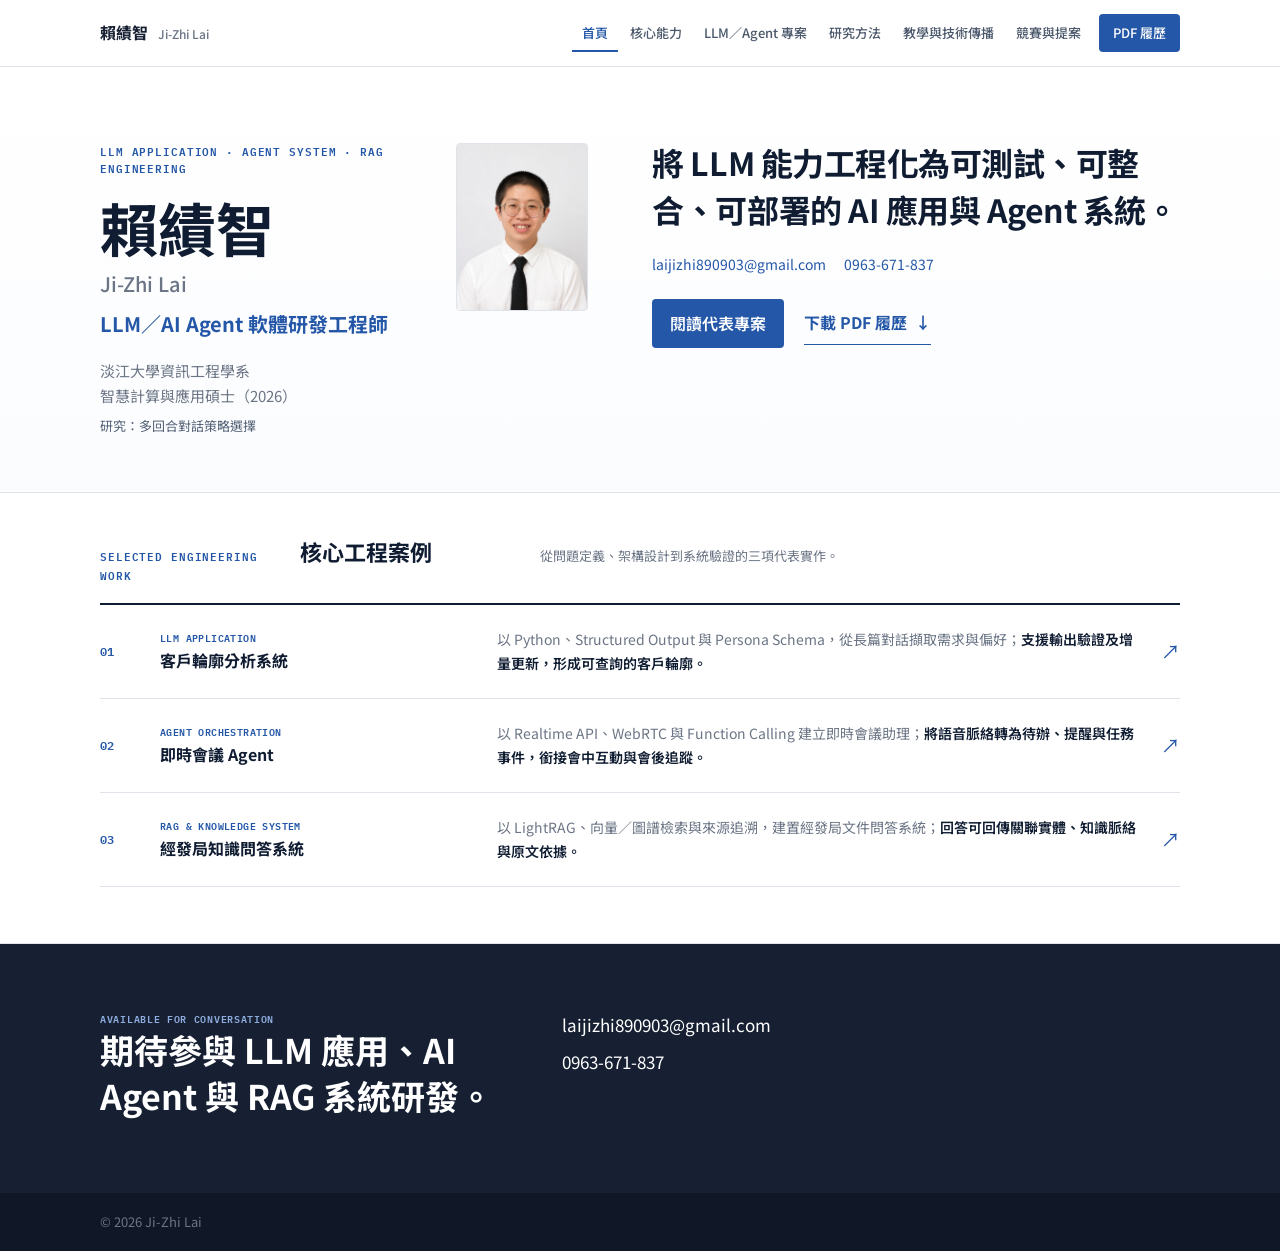
==== commit 946e00f2: "Tighten project summaries and toolbox" ====
--- a/asus-rd22116/index.html
+++ b/asus-rd22116/index.html
@@ -69,19 +69,19 @@
           <a href="projects.html#persona" class="evidence-row">
             <span class="evidence-number">01</span>
             <div class="evidence-title"><span>LLM APPLICATION</span><strong>客戶輪廓分析系統</strong></div>
-            <p>以 Schema 為核心建構 LLM 資料管線，將長篇對話轉為具資料契約與增量更新機制的客戶輪廓，<b>維持跨模型處理的一致性。</b></p>
+            <p>以 Python、Structured Output 與 Persona Schema，從長篇對話擷取需求與偏好；<b>支援輸出驗證及增量更新，形成可查詢的客戶輪廓。</b></p>
             <span class="evidence-arrow" aria-hidden="true">↗</span>
           </a>
           <a href="projects.html#meeting-agent" class="evidence-row">
             <span class="evidence-number">02</span>
             <div class="evidence-title"><span>AGENT ORCHESTRATION</span><strong>即時會議 Agent</strong></div>
-            <p>整合語音脈絡、工具呼叫與任務狀態，以結構化事件連結會中互動與會後追蹤，<b>建立一致的 Agent 系統邊界。</b></p>
+            <p>以 Realtime API、WebRTC 與 Function Calling 建立即時會議助理；<b>將語音脈絡轉為待辦、提醒與任務事件，銜接會中互動與會後追蹤。</b></p>
             <span class="evidence-arrow" aria-hidden="true">↗</span>
           </a>
           <a href="projects.html#lightrag" class="evidence-row">
             <span class="evidence-number">03</span>
             <div class="evidence-title"><span>RAG &amp; KNOWLEDGE SYSTEM</span><strong>經發局知識問答系統</strong></div>
-            <p>客製可追溯的知識問答流程，整合圖譜／向量檢索、來源回傳與 Graph Search，<b>使回答能回到實體、關係及原文片段檢視。</b></p>
+            <p>以 LightRAG、向量／圖譜檢索與來源追溯，建置經發局文件問答系統；<b>回答可回傳關聯實體、知識脈絡與原文依據。</b></p>
             <span class="evidence-arrow" aria-hidden="true">↗</span>
           </a>
         </div>
